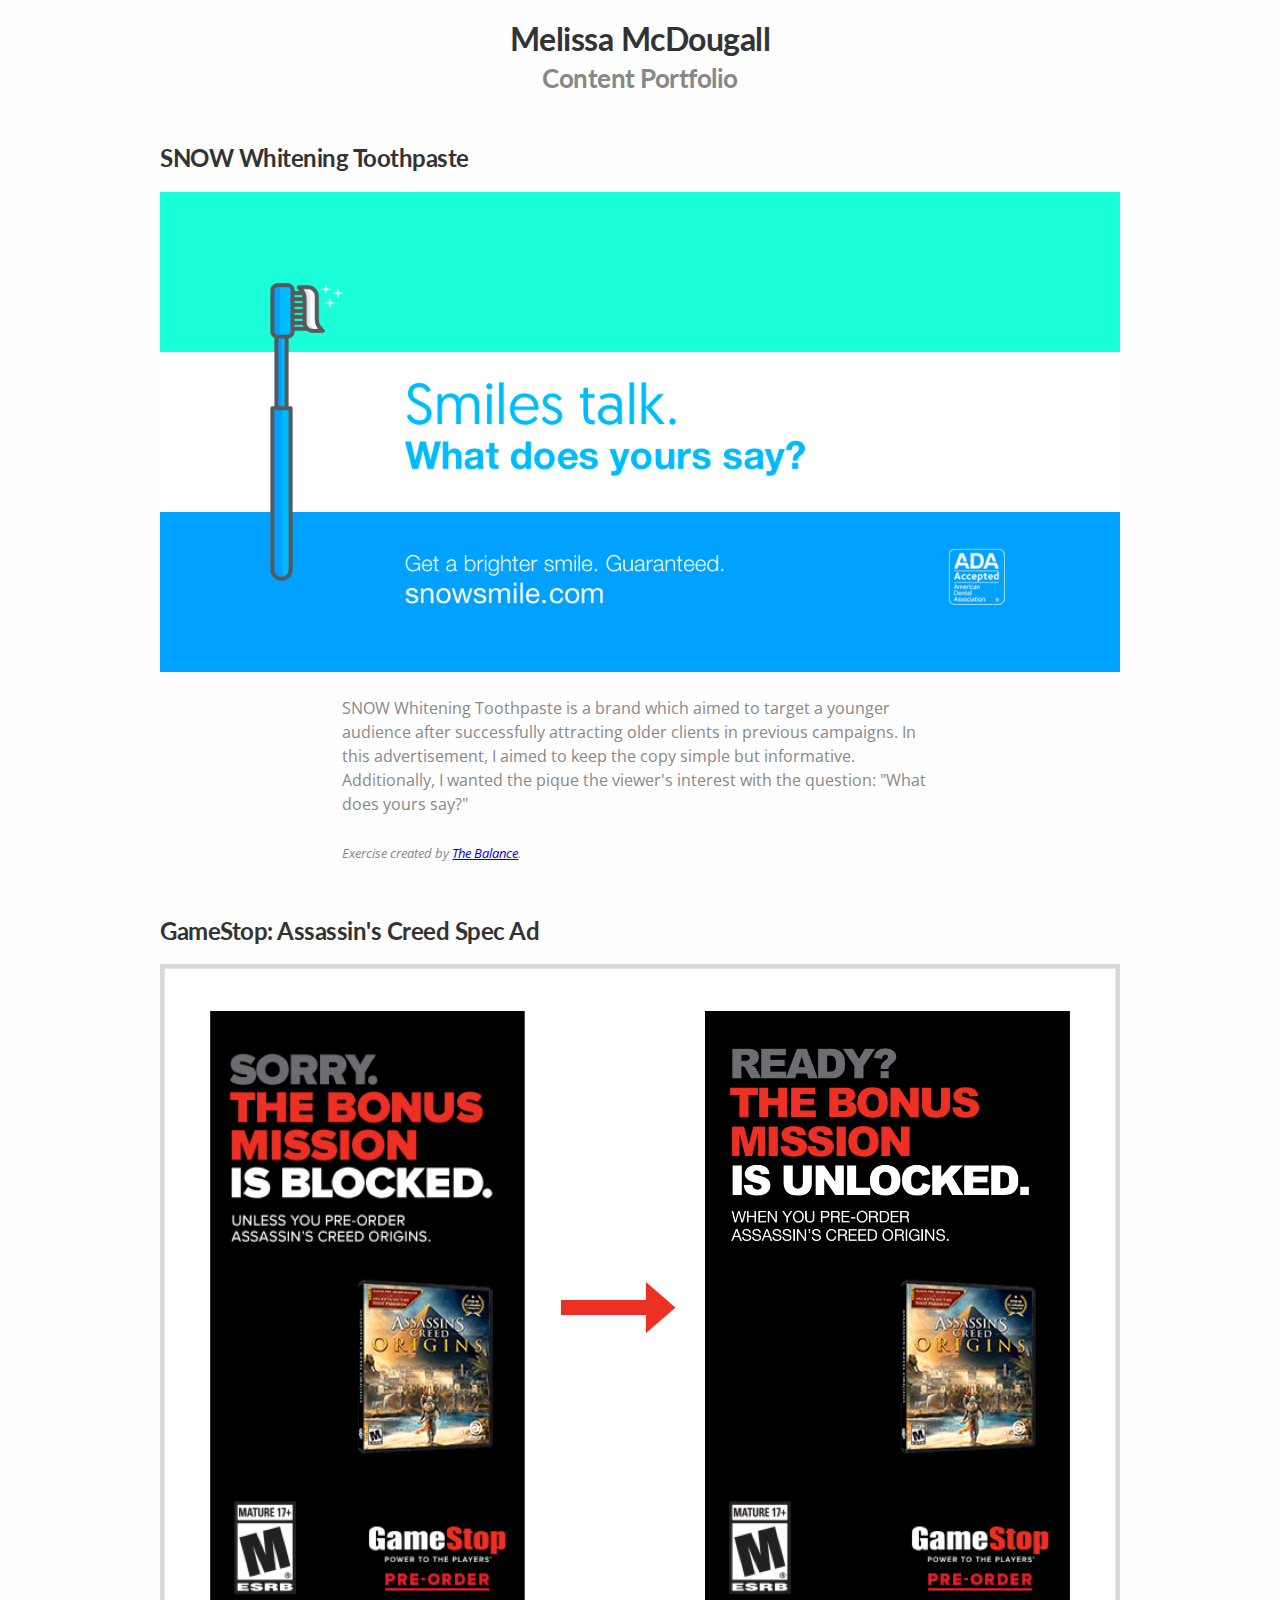
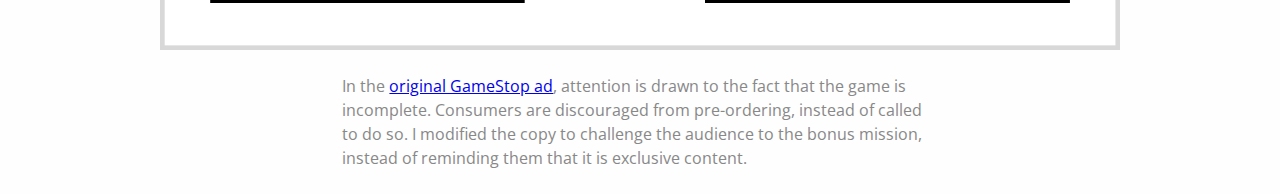
==== index.html @ e3cf41fa "Add basic website structure" ====
<!DOCTYPE html>
<html>
  <head>
    <meta charset="utf-8">
    <meta name="viewport" content="width=device-width, initial-scale=1">
    <meta http-equiv="x-ua-compatible" content="ie=edge">
    <title>Melissa McDougall | Portfolio</title>

    <link rel="stylesheet" href="css/normalize.css">
    <link rel="stylesheet" href="css/main.css">
  </head>
  <body>

    <div class="container grid">
      <h1 class="text-center">
        Melissa McDougall<br/>
        <small>Content Portfolio</small>
      </h1>

      <div class="portfolio-item">
        <h2>SNOW Whitening Toothpaste</h2>
        <img src="img/snow_toothpaste.jpg"
             class="img-auto"
             alt="Snow Whitening Toothpaste Advertisement">

        <p class="img-caption">
          SNOW Whitening Toothpaste is a brand which aimed to target a younger
          audience after successfully attracting older clients in previous
          campaigns. In this advertisement, I aimed to keep the copy simple
          but informative. Additionally, I wanted the pique the viewer's
          interest with the question: "What does yours say?"<br/><br/>

          <em>
            <small>
              Exercise created by <a href="https://www.thebalance.com/copywriting-exercise-toothpaste-social-media-campaign-38733">The Balance</a>.
            </small>
          </em>
        </p>
      </div>

      <div class="portfolio-item">
        <h2>GameStop: Assassin's Creed Spec Ad</h2>
        <img src="img/gamestop_ad.jpg"
             class="img-auto"
             alt="GameStop Assassin's Creed Spec Advertisement">

        <p class="img-caption">
          In the <a href="https://www.polygon.com/2017/10/10/16453336/gamestop-ad-pre-order-assassins-creed-origins" target="_blank">original GameStop ad</a>, attention is drawn to the fact that the
          game is incomplete. Consumers are discouraged from pre-ordering,
          instead of called to do so. I modified the copy to challenge the
          audience to the bonus mission, instead of reminding them that it is
          exclusive content.
        </p>
      </div>

    </div>

  </body>
</html>
---- css/main.css ----
@import url('https://fonts.googleapis.com/css?family=Lato:700|Open+Sans:400,400i');

body {
  color: #333;
  background-color: #fefefe;
}

@media screen and (max-width: 540px) {
  body {
    font-size: 18px;
  }
}

.container {
  max-width: 960px;
  margin: 0 auto;
  padding: 0 1em;
}

.grid {
  display: grid;
}

.img-auto {
  display: block;
  width: 100%;
  height: auto;
  margin: 0 auto;
}

h1, h2, h3, h4, h5, h6 {
  font-family: "Lato", -apple-system, BlinkMacSystemFont, "Segoe UI", Roboto, Helvetica, Arial, sans-serif, "Apple Color Emoji", "Segoe UI Emoji", "Segoe UI Symbol";
  letter-spacing: -0.5px;
}

h1 small {
  color: #888;
}

p {
  font-family: "Open Sans", -apple-system, BlinkMacSystemFont, "Segoe UI", Roboto, Helvetica, Arial, sans-serif, "Apple Color Emoji", "Segoe UI Emoji", "Segoe UI Symbol";
  line-height: 1.5em;
}

p.img-caption {
  margin: 1.5em auto 1em auto;
  color: #888;
  /*font-style: italic;*/
}

@media screen and (min-width: 540px) {
  p.img-caption {
    max-width: 62%;
  }

  .text-center {
    text-align: center;
  }
}

.portfolio-item {
  margin-top: 0.5em;
  margin-bottom: 0.5em;
}
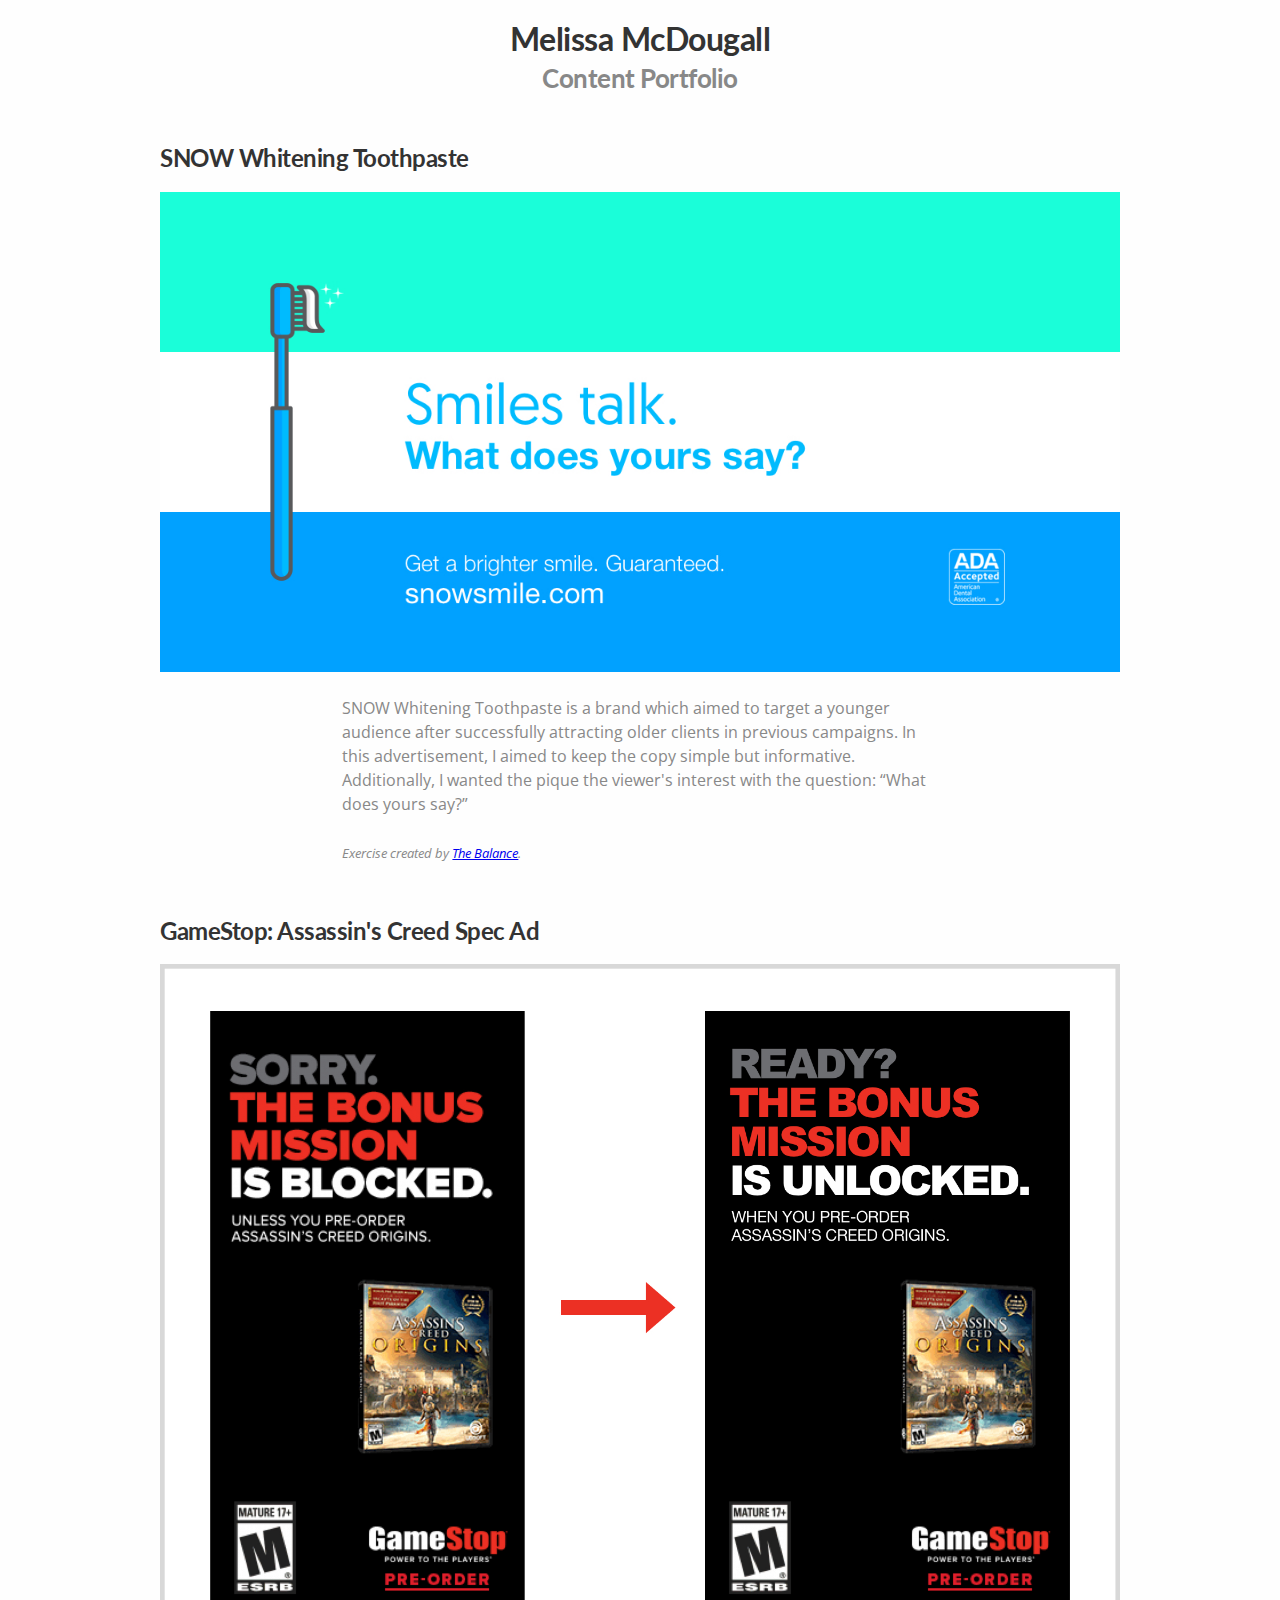
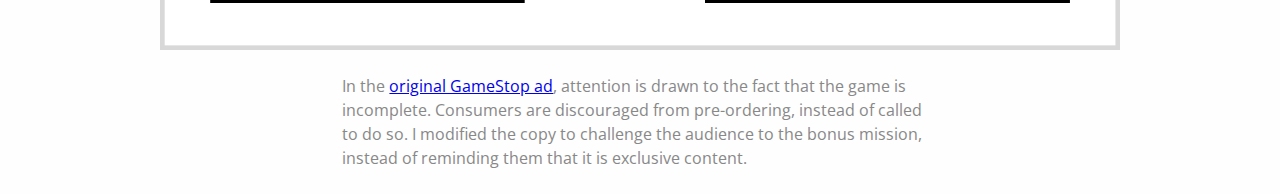
==== commit 06b523cb: "Use better quotation marks" ====
--- a/index.html
+++ b/index.html
@@ -28,7 +28,7 @@
           audience after successfully attracting older clients in previous
           campaigns. In this advertisement, I aimed to keep the copy simple
           but informative. Additionally, I wanted the pique the viewer's
-          interest with the question: "What does yours say?"<br/><br/>
+          interest with the question: “What does yours say?”<br/><br/>
 
           <em>
             <small>
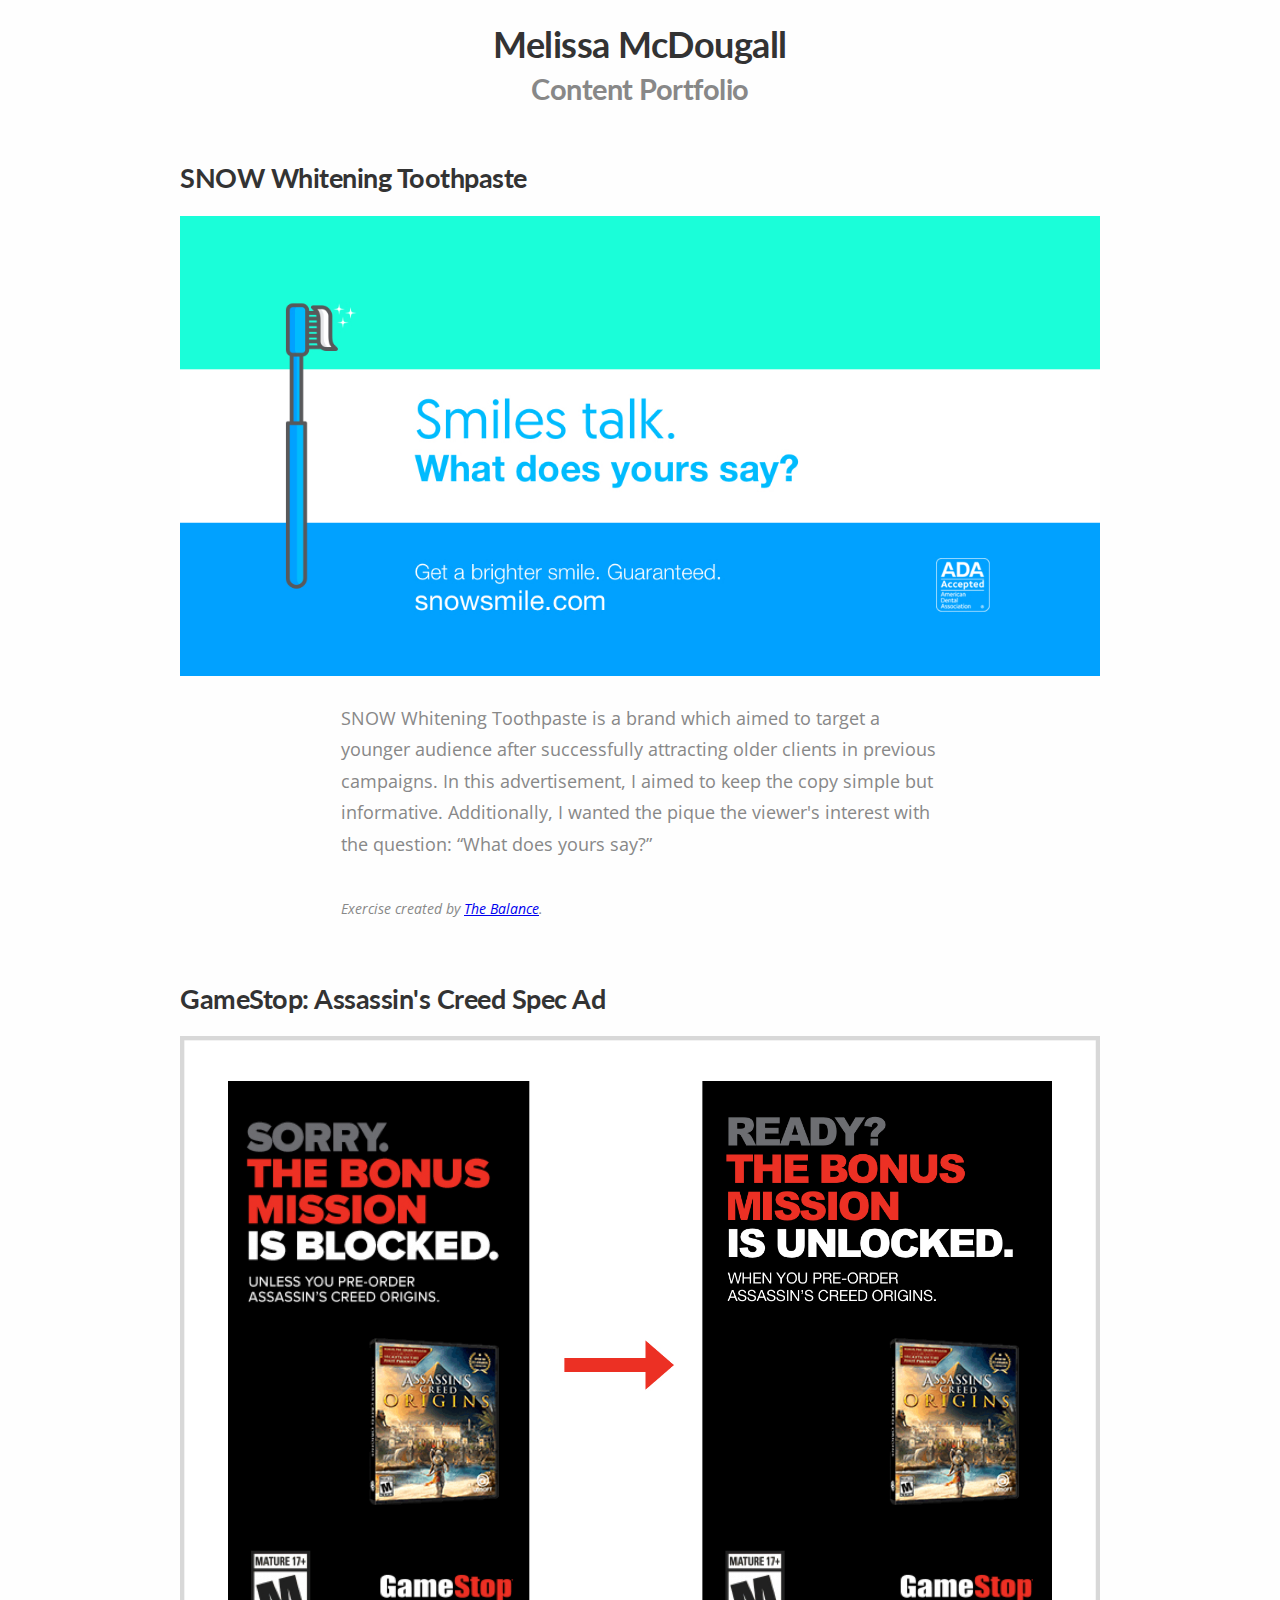
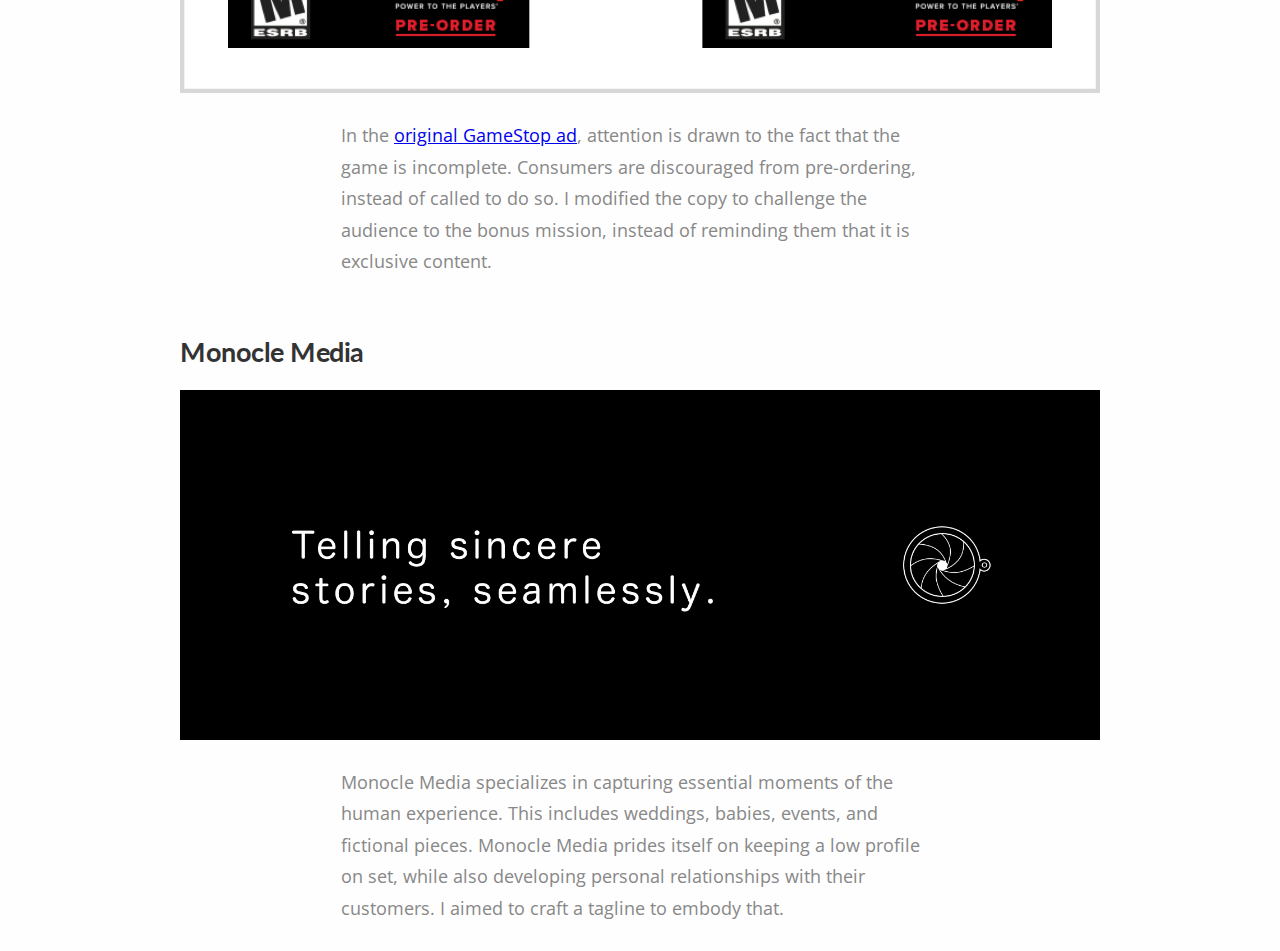
==== commit 3ef58e47: "Add favicon and monocle media section" ====
--- a/index.html
+++ b/index.html
@@ -4,7 +4,15 @@
     <meta charset="utf-8">
     <meta name="viewport" content="width=device-width, initial-scale=1">
     <meta http-equiv="x-ua-compatible" content="ie=edge">
+
     <title>Melissa McDougall | Portfolio</title>
+
+    <link rel="apple-touch-icon" sizes="180x180" href="/img/favicons/apple-touch-icon.png">
+    <link rel="icon" type="image/png" sizes="32x32" href="/img/favicons/favicon-32x32.png">
+    <link rel="icon" type="image/png" sizes="16x16" href="/img/favicons/favicon-16x16.png">
+    <link rel="manifest" href="/img/favicons/manifest.json">
+    <link rel="mask-icon" href="/img/favicons/safari-pinned-tab.svg" color="#5bbad5">
+    <meta name="theme-color" content="#ffffff">
 
     <link rel="stylesheet" href="css/normalize.css">
     <link rel="stylesheet" href="css/main.css">
@@ -53,6 +61,20 @@
         </p>
       </div>
 
+      <div class="portfolio-item">
+        <h2>Monocle Media</h2>
+        <img src="img/monocle_media_tagline.jpg"
+             class="img-auto"
+             alt="Monocle Media Banner with Tagline">
+
+        <p class="img-caption">
+         Monocle Media specializes in capturing essential moments of the human
+         experience. This includes weddings, babies, events, and fictional
+         pieces. Monocle Media prides itself on keeping a low profile on set,
+         while also developing personal relationships with their customers. I
+         aimed to craft a tagline to embody that. 
+        </p>
+      </div>
     </div>
 
   </body>
--- a/css/main.css
+++ b/css/main.css
@@ -3,6 +3,7 @@
 body {
   color: #333;
   background-color: #fefefe;
+  font-size: 18px;
 }
 
 @media screen and (max-width: 540px) {
@@ -12,7 +13,7 @@
 }
 
 .container {
-  max-width: 960px;
+  max-width: 920px;
   margin: 0 auto;
   padding: 0 1em;
 }
@@ -39,7 +40,7 @@
 
 p {
   font-family: "Open Sans", -apple-system, BlinkMacSystemFont, "Segoe UI", Roboto, Helvetica, Arial, sans-serif, "Apple Color Emoji", "Segoe UI Emoji", "Segoe UI Symbol";
-  line-height: 1.5em;
+  line-height: 1.75em;
 }
 
 p.img-caption {
@@ -50,7 +51,7 @@
 
 @media screen and (min-width: 540px) {
   p.img-caption {
-    max-width: 62%;
+    max-width: 65%;
   }
 
   .text-center {
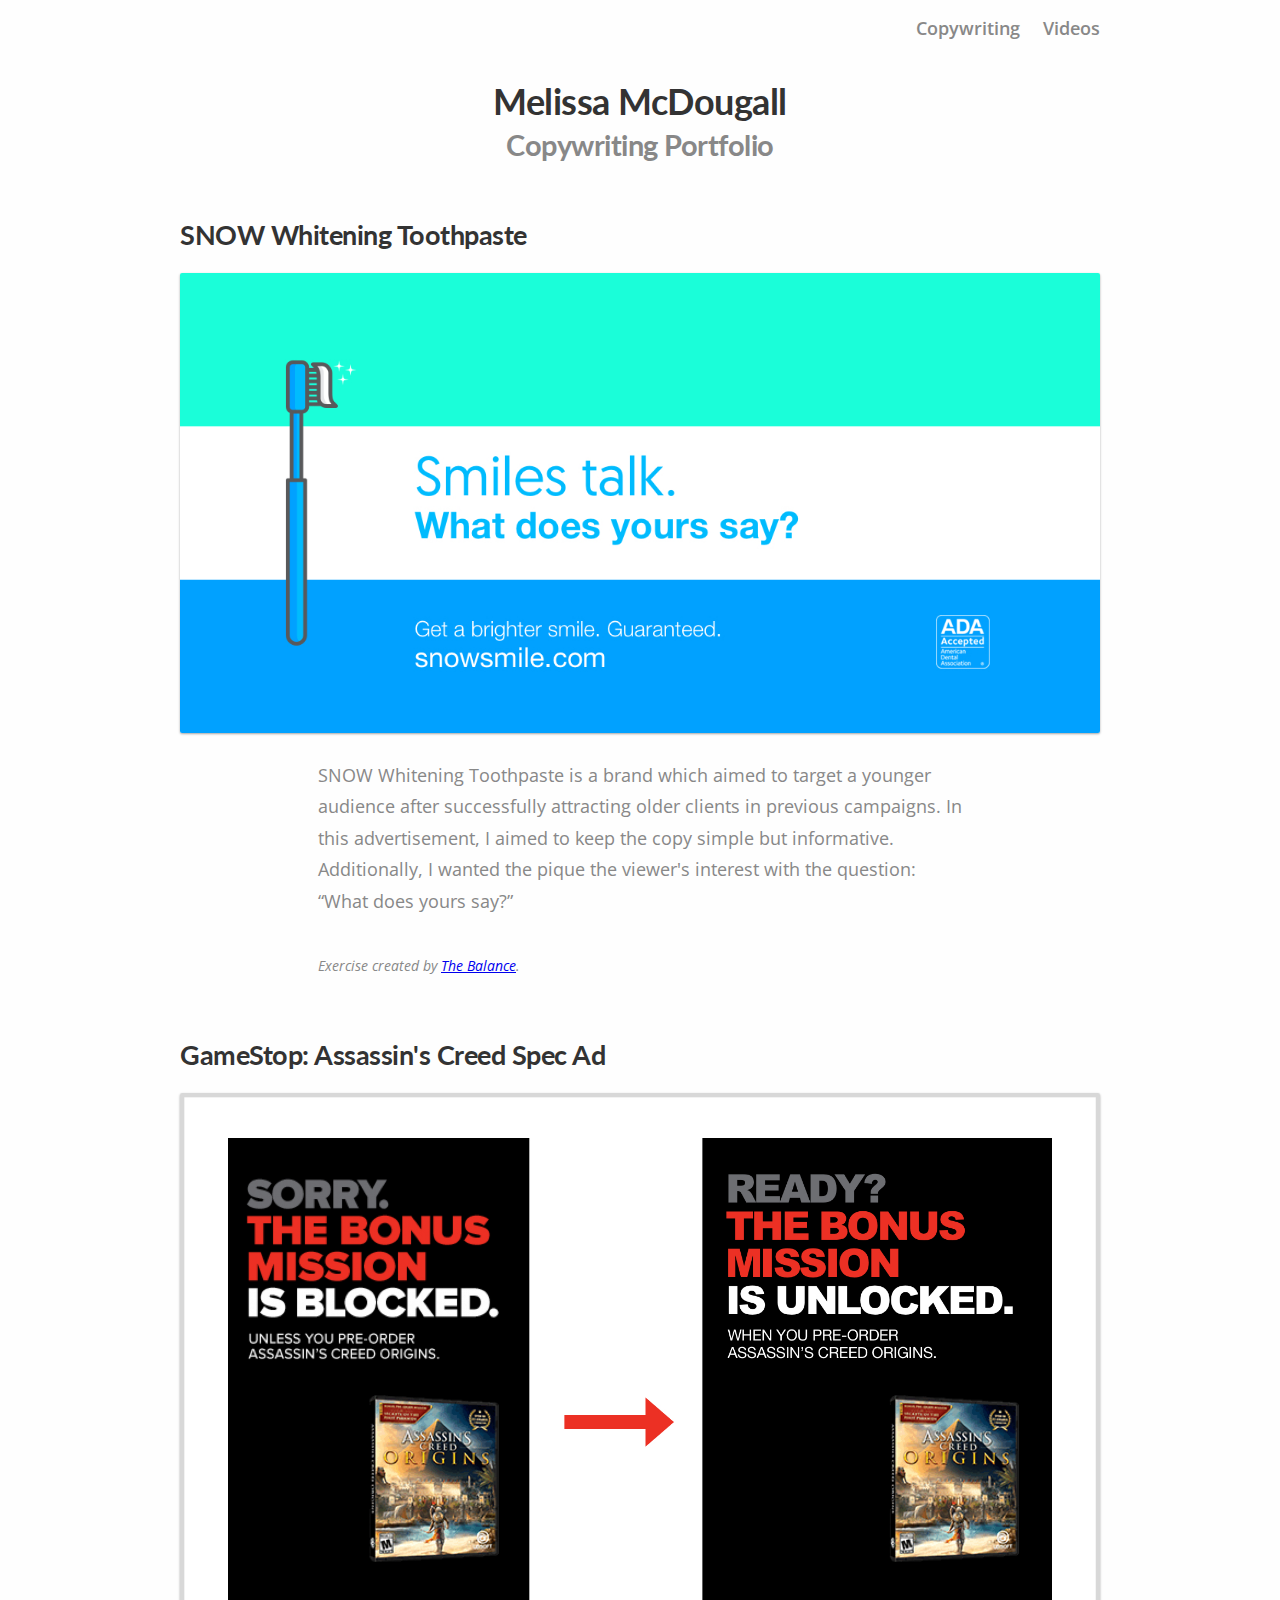
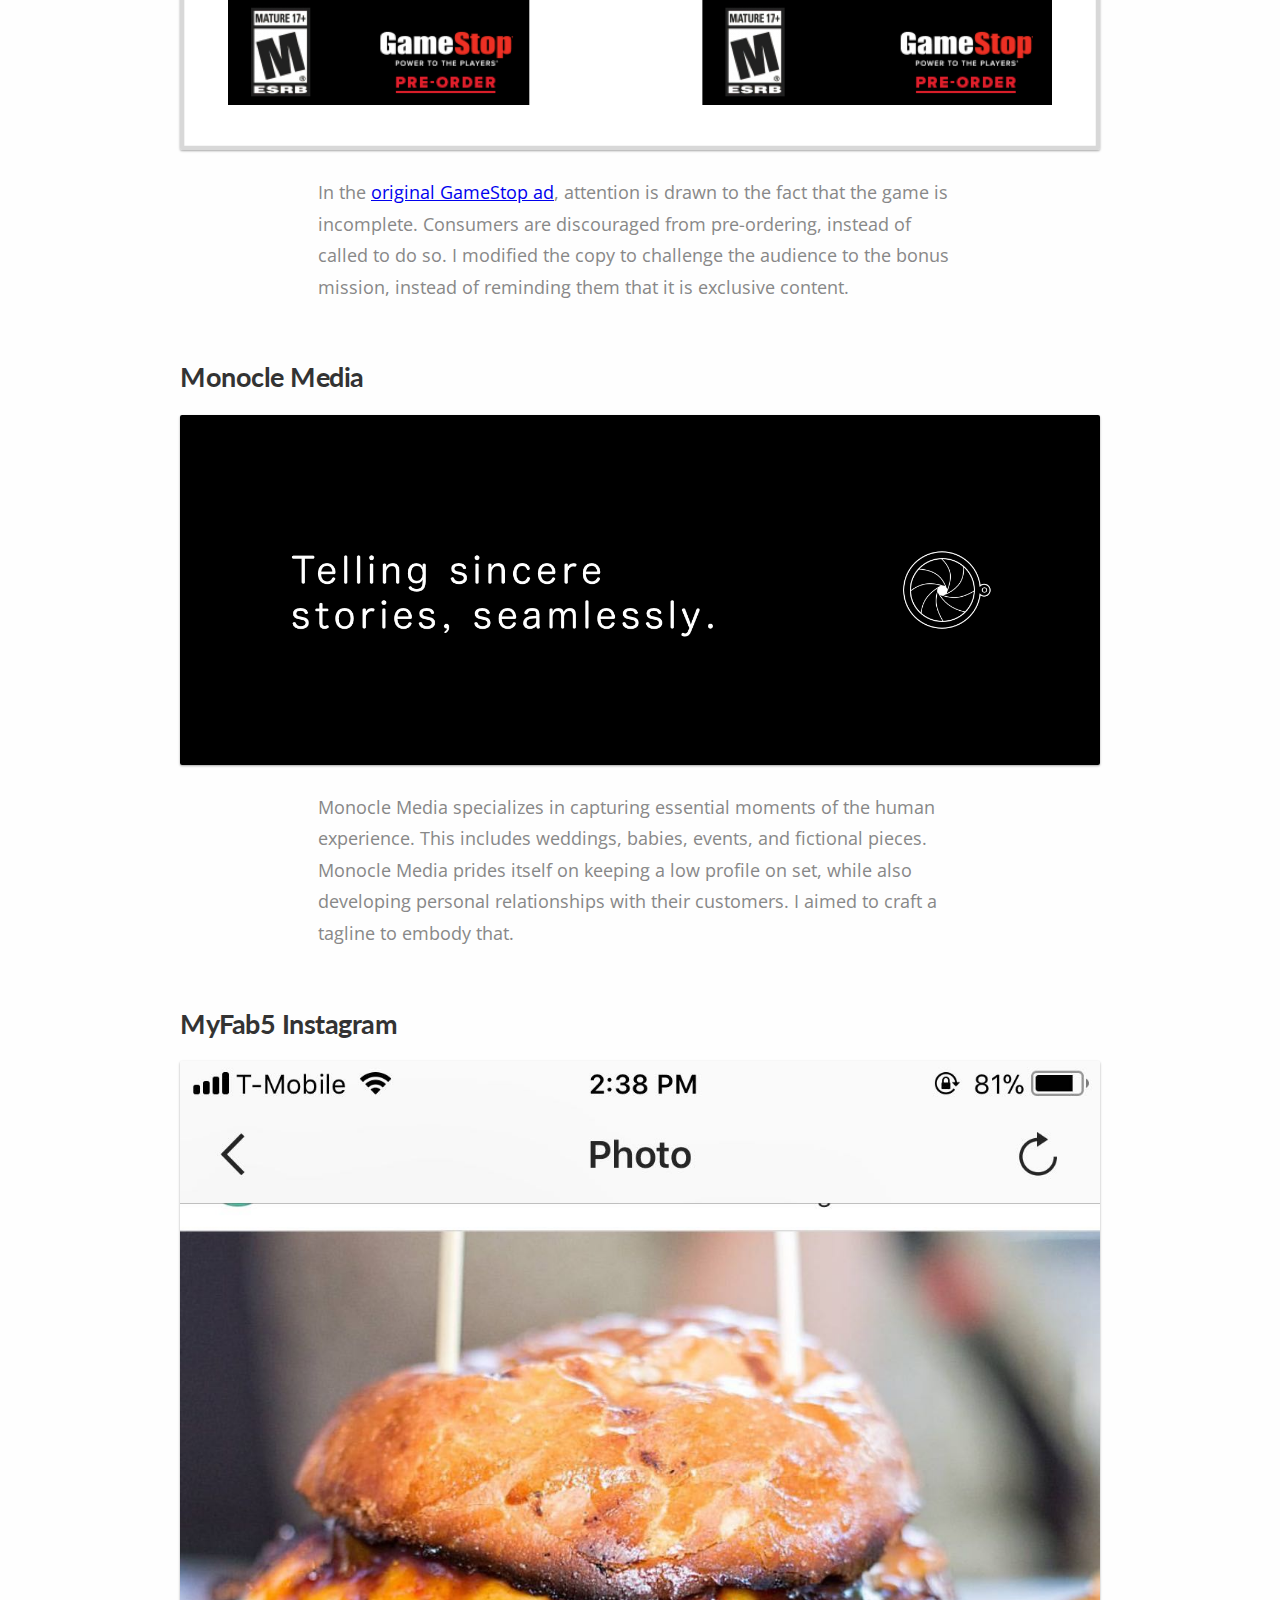
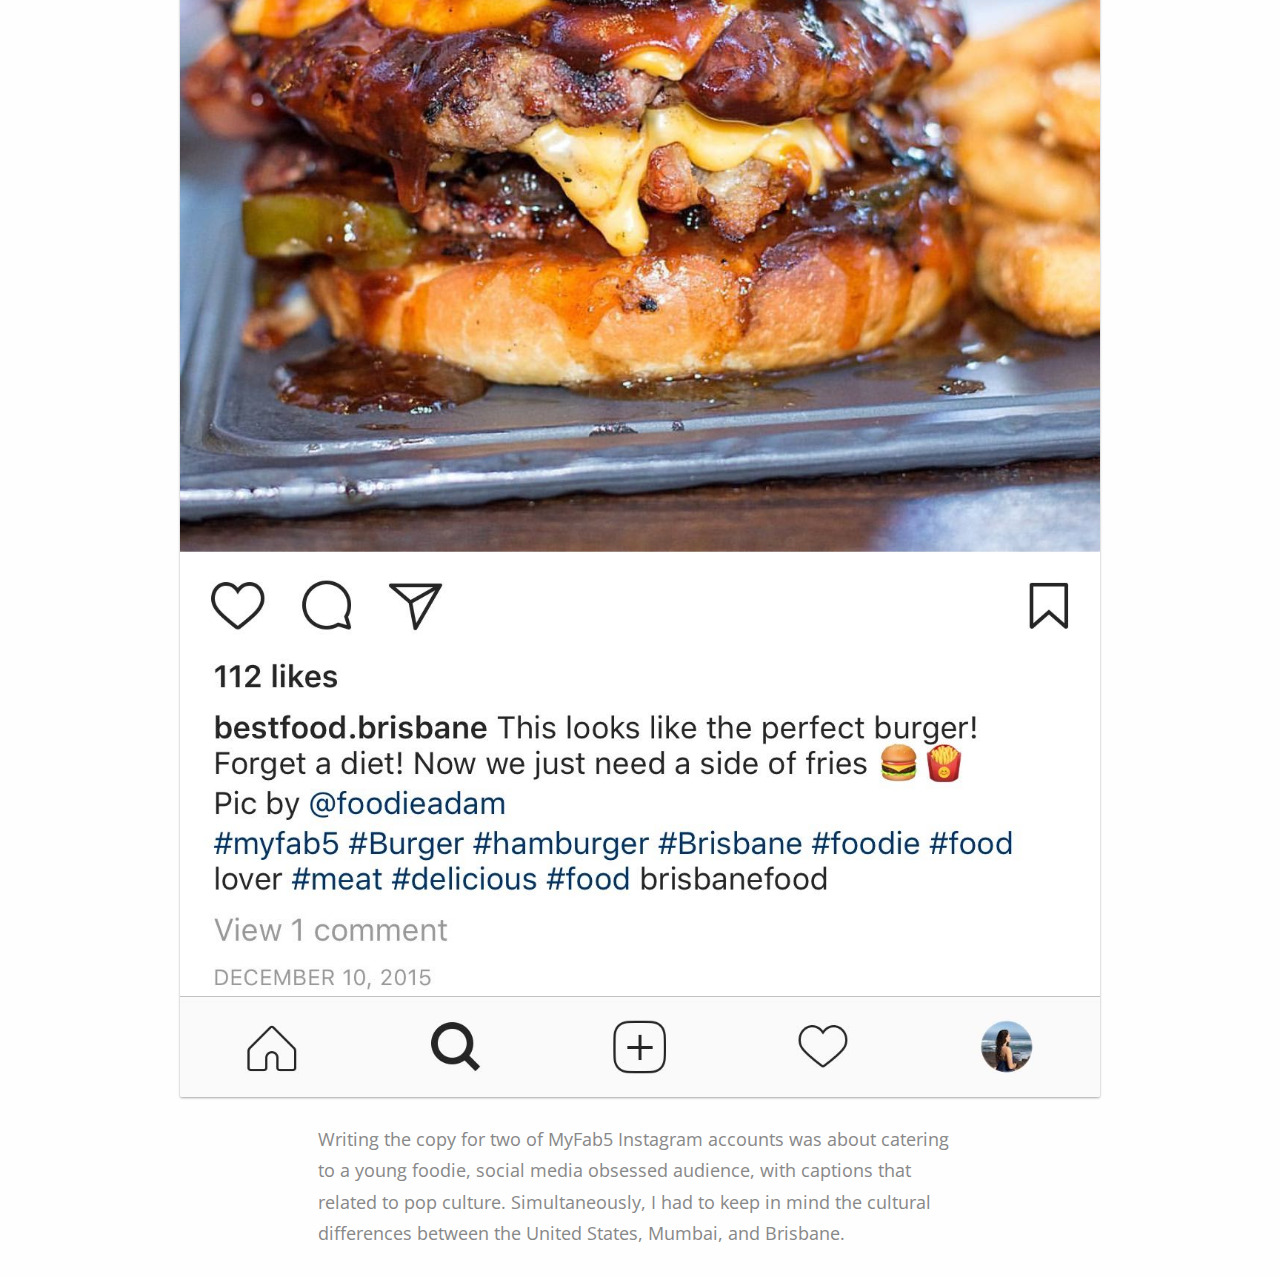
==== commit c5f8dab6: "Add videos page and add navigation bar with style updates" ====
--- a/index.html
+++ b/index.html
@@ -20,15 +20,22 @@
   <body>
 
     <div class="container grid">
+      <nav class="navigation">
+        <ul>
+          <li><a href="/index.html">Copywriting</a></li>
+          <li><a href="/videos.html">Videos</a></li>
+        </ul>
+      </nav>
+
       <h1 class="text-center">
         Melissa McDougall<br/>
-        <small>Content Portfolio</small>
+        <small>Copywriting Portfolio</small>
       </h1>
 
       <div class="portfolio-item">
         <h2>SNOW Whitening Toothpaste</h2>
         <img src="img/snow_toothpaste.jpg"
-             class="img-auto"
+             class="ft-img img-auto"
              alt="Snow Whitening Toothpaste Advertisement">
 
         <p class="img-caption">
@@ -49,7 +56,7 @@
       <div class="portfolio-item">
         <h2>GameStop: Assassin's Creed Spec Ad</h2>
         <img src="img/gamestop_ad.jpg"
-             class="img-auto"
+             class="ft-img img-auto"
              alt="GameStop Assassin's Creed Spec Advertisement">
 
         <p class="img-caption">
@@ -64,7 +71,7 @@
       <div class="portfolio-item">
         <h2>Monocle Media</h2>
         <img src="img/monocle_media_tagline.jpg"
-             class="img-auto"
+             class="ft-img img-auto"
              alt="Monocle Media Banner with Tagline">
 
         <p class="img-caption">
@@ -75,6 +82,21 @@
          aimed to craft a tagline to embody that. 
         </p>
       </div>
+
+      <div class="portfolio-item">
+        <h2>MyFab5 Instagram</h2>
+        <img src="img/hamburger.jpg"
+             class="ft-img img-auto"
+             alt="Picture of Hamburger in Brisbane posted on MyFab5">
+
+        <p class="img-caption">
+         Writing the copy for two of MyFab5 Instagram accounts was about
+         catering to a young foodie, social media obsessed audience, with
+         captions that related to pop culture. Simultaneously, I had to keep
+         in mind the cultural differences between the United States, Mumbai,
+         and Brisbane.
+        </p>
+      </div>
     </div>
 
   </body>
--- a/css/main.css
+++ b/css/main.css
@@ -1,8 +1,9 @@
-@import url('https://fonts.googleapis.com/css?family=Lato:700|Open+Sans:400,400i');
+@import url('https://fonts.googleapis.com/css?family=Lato:700|Open+Sans:600,400,400i');
 
 body {
   color: #333;
   background-color: #fefefe;
+  font-family: "Open Sans", -apple-system, BlinkMacSystemFont, "Segoe UI", Roboto, Helvetica, Arial, sans-serif, "Apple Color Emoji", "Segoe UI Emoji", "Segoe UI Symbol";
   font-size: 18px;
 }
 
@@ -39,7 +40,6 @@
 }
 
 p {
-  font-family: "Open Sans", -apple-system, BlinkMacSystemFont, "Segoe UI", Roboto, Helvetica, Arial, sans-serif, "Apple Color Emoji", "Segoe UI Emoji", "Segoe UI Symbol";
   line-height: 1.75em;
 }
 
@@ -51,7 +51,7 @@
 
 @media screen and (min-width: 540px) {
   p.img-caption {
-    max-width: 65%;
+    max-width: 70%;
   }
 
   .text-center {
@@ -59,7 +59,37 @@
   }
 }
 
+nav.navigation ul {
+  float: right;
+  list-style: none;
+}
+
+nav.navigation ul li {
+  display: inline;
+  margin-left: 1em;
+}
+
+nav.navigation ul li a {
+  text-decoration: none;
+  font-weight: 600;
+}
+
+nav.navigation ul li a, nav.navigation ul li a:active,
+nav.navigation ul li a:visited, nav.navigation ul li a:link {
+  color: #888;
+}
+
+nav.navigation ul li a:hover {
+  color: #333;
+}
+
 .portfolio-item {
   margin-top: 0.5em;
   margin-bottom: 0.5em;
 }
+
+.portfolio-item .ft-img {
+  border-radius: 2px;
+  box-shadow: 0 1px 3px rgba(0,0,0,0.12), 0 1px 2px rgba(0,0,0,0.24);
+  transition: all 0.3s cubic-bezier(.25,.8,.25,1);
+}
